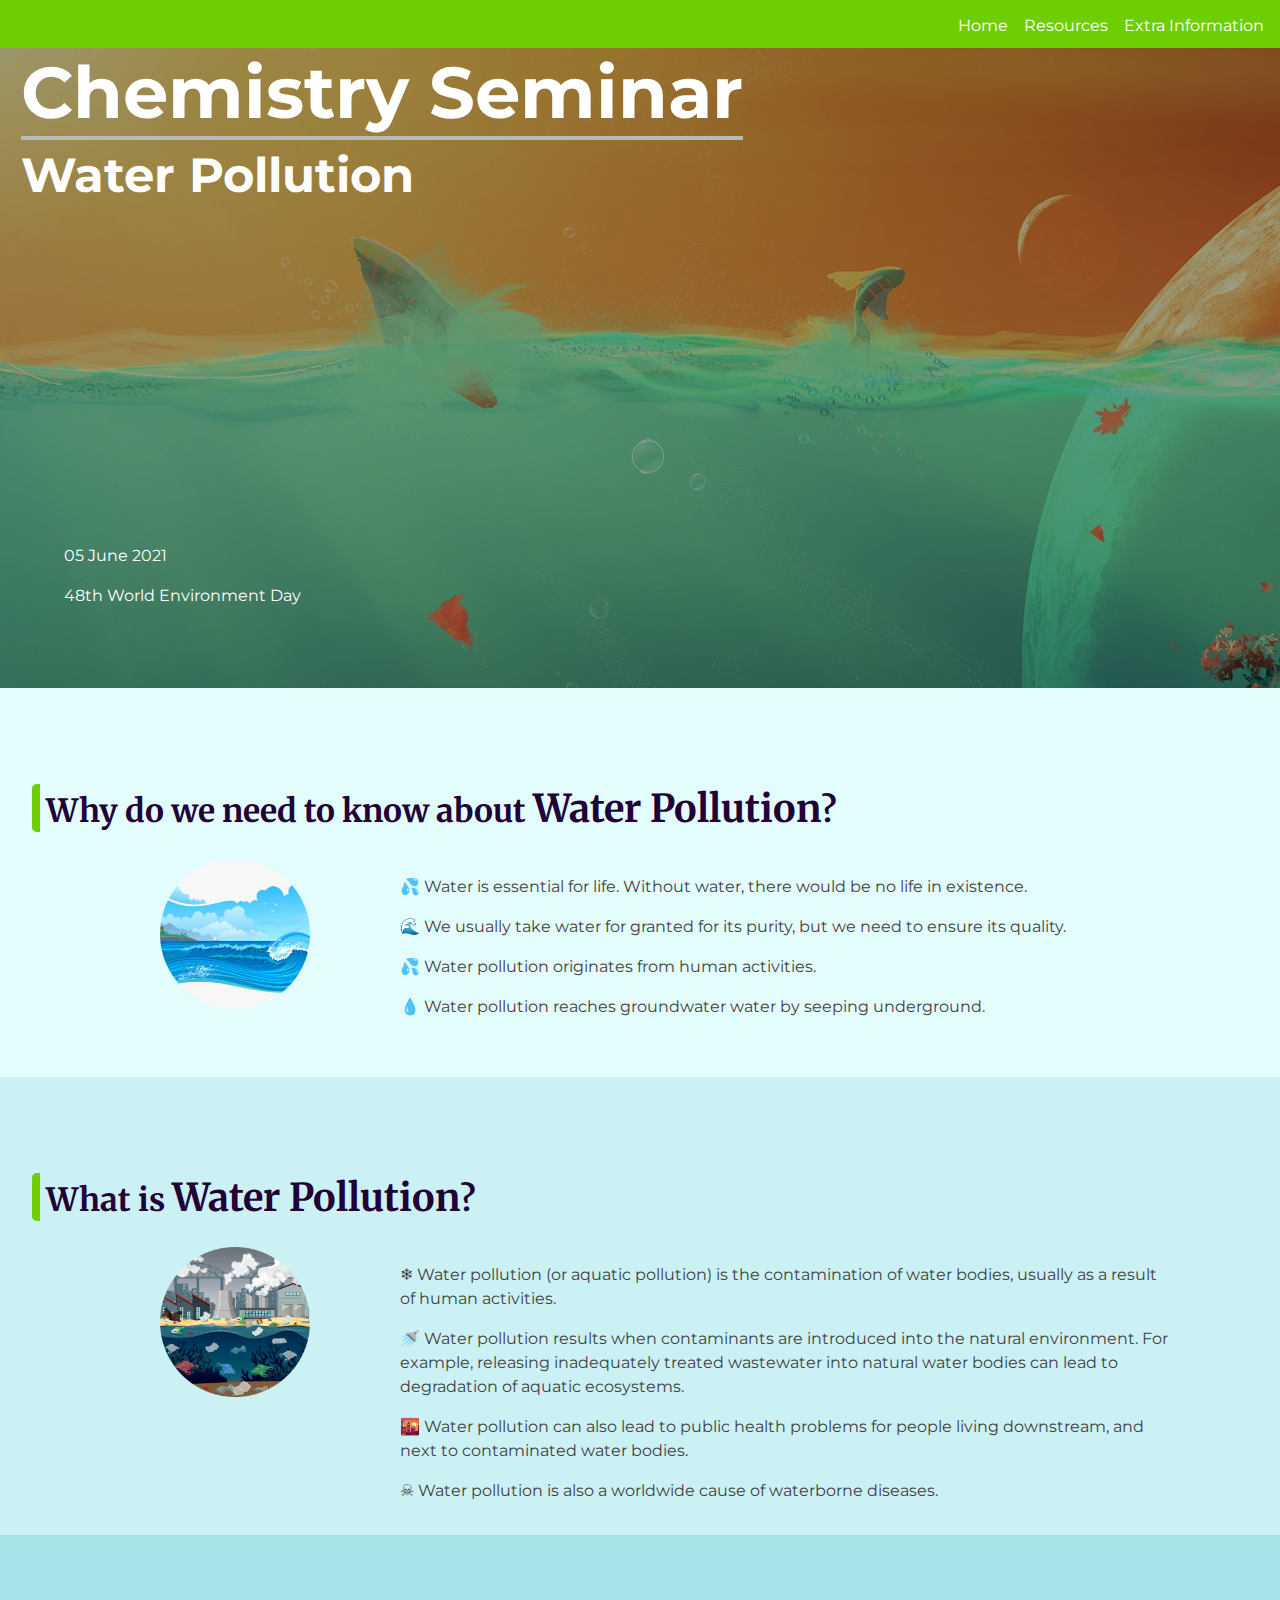
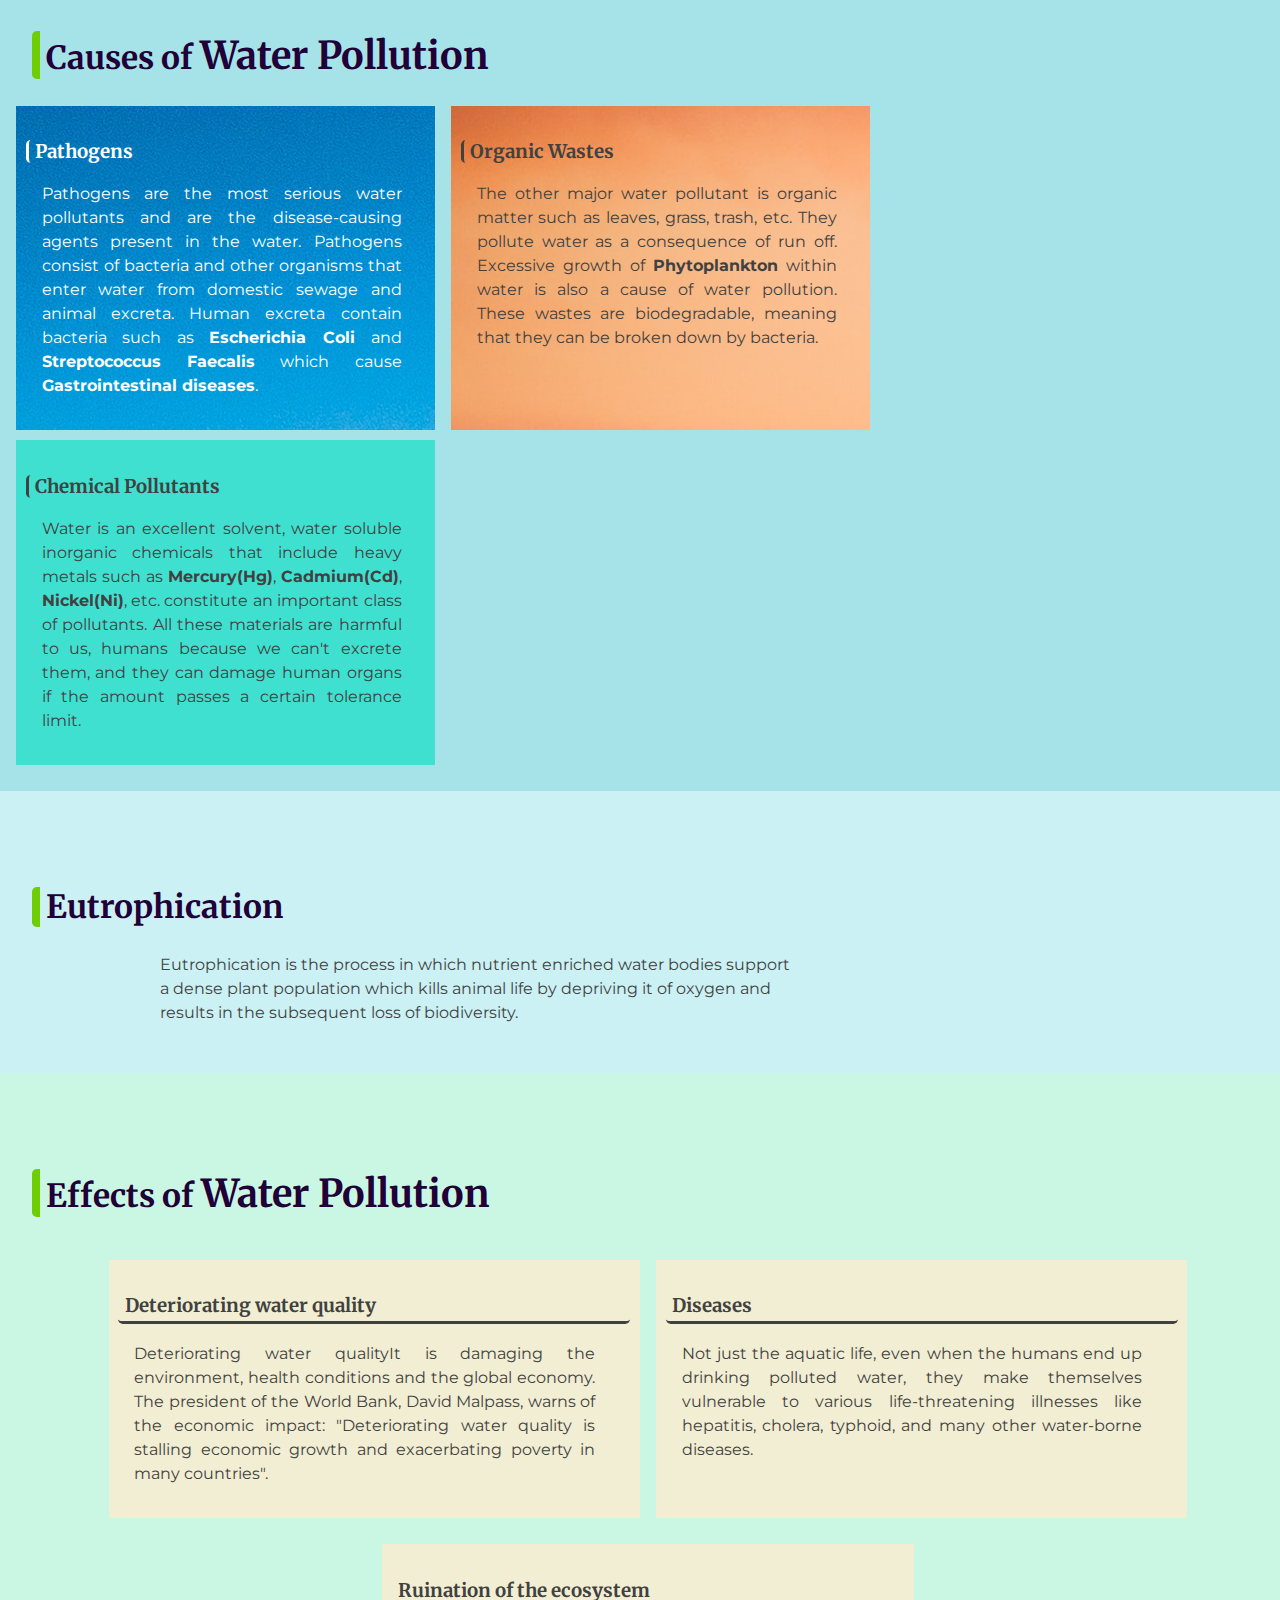
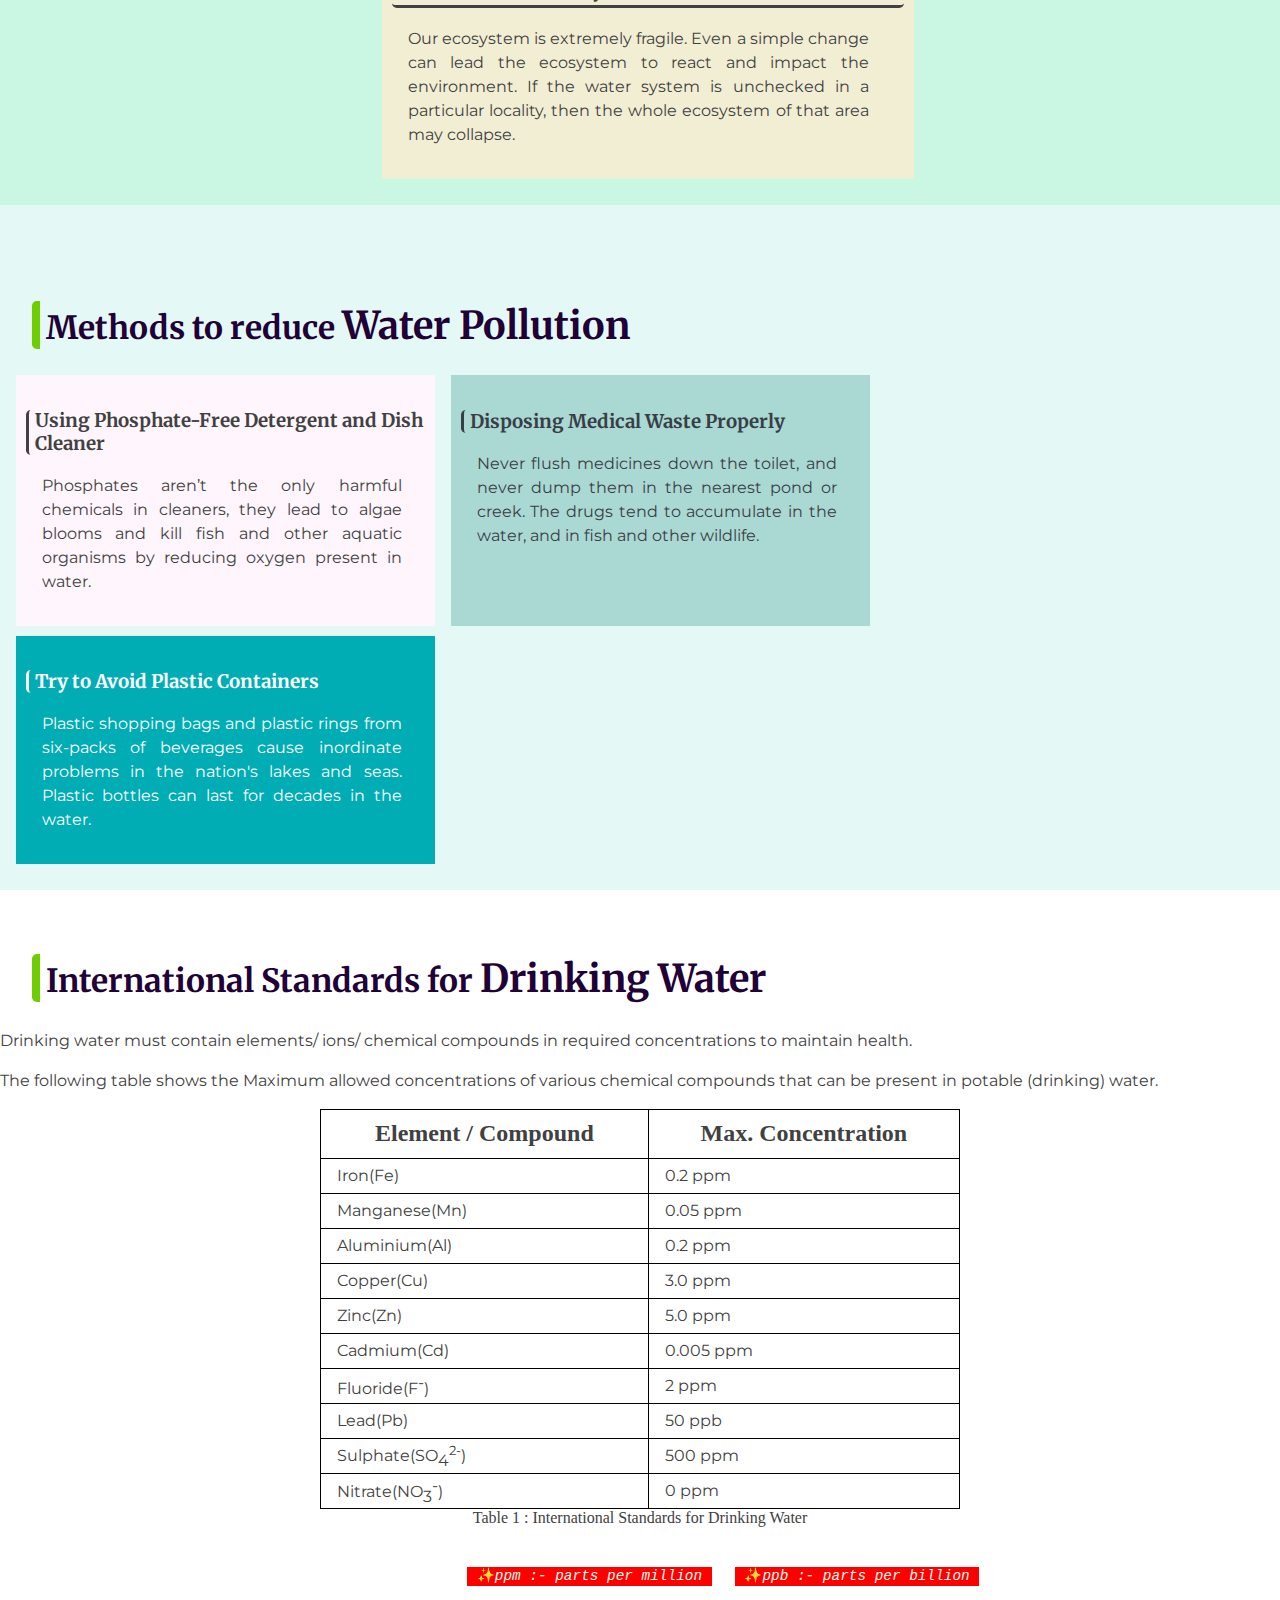
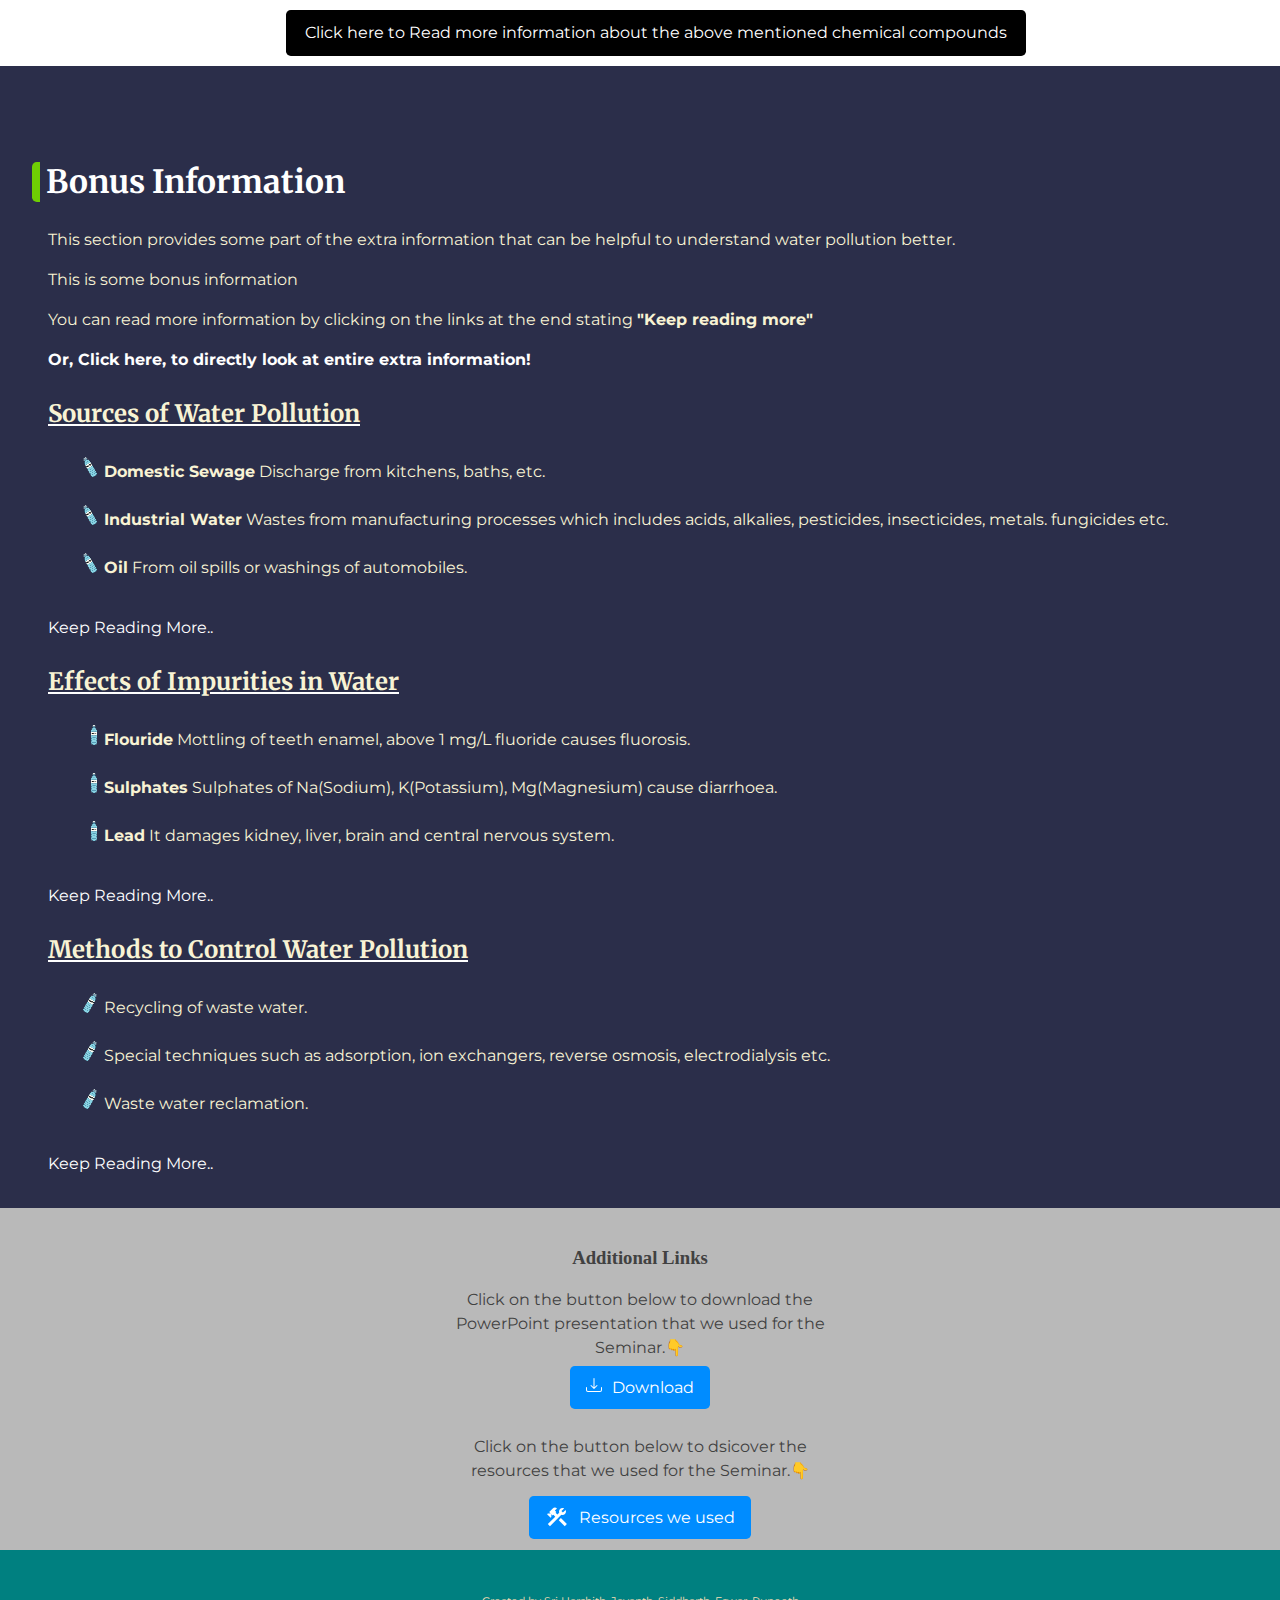
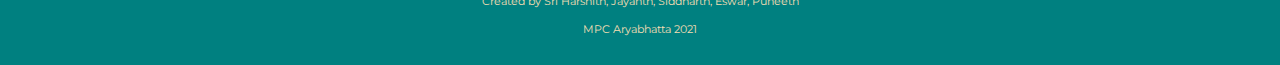
==== index.html @ 28ece1ac "Add Initial Files" ====
<!DOCTYPE html>
<html lang="en">
<head>
    <meta charset="UTF-8">
    <meta http-equiv="X-UA-Compatible" content="IE=edge">
    <meta name="viewport" content="width=device-width, initial-scale=1.0">
    <title>Water Pollution (Seminar)</title>
    <link rel="stylesheet" href="CSS/style.css">
    <link rel="preconnect" href="https://fonts.gstatic.com">
    <link href="https://fonts.googleapis.com/css2?family=Merriweather:wght@700&family=Montserrat:wght@500;900&display=swap"
        rel="stylesheet">
    <link rel="icon" href="Media/favicon.png">
</head>
<body>
    <nav>
        <div class="flex">
            <a href="index.html">Home</a>
            <a href="HTML/resources.html" target="_blank">Resources</a>
            <a href="HTML/ad_info.html" target="_blank">Extra Information</a>
        </div>
    </nav>
    <div class="herobox">
        <h1>Chemistry Seminar</h1>
        <h3>Water Pollution</h3>
        <div class="note">
            <p>05 June 2021</p>
            <p>48th World Environment Day</p>
        </div>
        
    </div>
    
    <div class="content">

        <div class="need">
            <h2>Why do we need to know about <span>Water Pollution</span>?</h2>
            
            <div class="flex-a">

                <div>
                    <img src="Media/Images/importance of water.png" width="150px" style="margin: 0px 5rem 3rem 10rem;" alt="">
                </div>

                <div>
                    <div class="need_row">
                        <p>
                            💦 Water is essential for life. Without water, there would be no life in existence.​
                        </p>
                    </div>
                    <div class="need_row">
                        <p>
                            🌊 We usually take water for granted for its purity, but we need to ensure its quality.​
                        </p>
                    </div>
                    <div class="need_row">
                        <p>
                            💦 Water pollution originates from human activities.​
                        </p>
                    </div>
                    <div class="need_row">
                        <p>
                            💧 Water pollution reaches groundwater water by seeping underground.
                        </p>
                    </div>
                </div>
            </div>

            
            
        </div>

        <div class="definition">
            <h2>What is <span>Water Pollution</span>?</h2>

            <div class="flex-a">

                <div>
                    <img src="Media/Images/water_pollution_cropped.png" style="width: 150px; margin: 0px 5rem 3rem 10rem;" alt="">
                </div>

                <div id="paragraphs">
                    <p>
                        ❄ Water pollution (or aquatic pollution) is the contamination of water bodies, usually as a result of human
                        activities.
                    </p>
                    
                    <p>
                        🚿 Water pollution results when contaminants are introduced into the natural environment. For example, releasing
                        inadequately treated wastewater into natural water bodies can lead to degradation of aquatic ecosystems.​
                    </p>
                    
                    <p>
                        🌇 Water pollution can also lead to public health problems for people living downstream, and next to contaminated
                        water
                        bodies.​
                    </p>
                    
                    <p>
                        ☠ Water pollution is also a worldwide cause of waterborne diseases.
                    </p>
                </div>

            </div>

        </div>

        <div class="causes">
            <h2>Causes of <span>Water Pollution</span></h2>

            <div class="flex-c">

                <div class="causes-row text-box" style="background-image: url(Media/causes-1.jpg); color: white;">
                    <h3 style="border-left-color: white;">Pathogens</h3>
                    <p>
                        Pathogens are the most serious water pollutants and are the disease-causing agents present in the water.
                        Pathogens consist of bacteria and other organisms that enter water from domestic sewage and animal excreta.
                        Human excreta contain bacteria such as <span class="txt-imp">Escherichia Coli</span> and <span
                            class="txt-imp">Streptococcus Faecalis</span> which cause <span class="txt-imp">Gastrointestinal
                            diseases</span>.
                    </p>
                </div>
                
                <div class="causes-row text-box" style="background-image: url(Media/causes-2.jpg);">
                    <h3>Organic Wastes</h3>
                    <p>
                        The other major water pollutant is organic matter such as leaves, grass, trash, etc. They pollute water as a
                        consequence of run off. Excessive growth of <span class="txt-imp">Phytoplankton</span> within water is also a
                        cause of water pollution. These wastes are biodegradable, meaning that they can be broken down by bacteria.
                    </p>
                </div>
                
                <div class="causes-row text-box" style="background-color: turquoise; background-image: url(Media/causes-3.jpg); background-blend-mode: multiply;">
                    <h3>Chemical Pollutants</h3>
                    <p>
                        Water is an excellent solvent, water soluble inorganic chemicals that include heavy metals such as <span
                            class="txt-imp">Mercury(Hg)</span>, <span class="txt-imp">Cadmium(Cd)</span>, <span
                            class="txt-imp">Nickel(Ni)</span>, etc. constitute an important class of pollutants. All these materials are
                        harmful to us, humans because we can't excrete them, and they can damage human organs if the amount passes a
                        certain tolerance limit.
                    </p>
                </div>

            </div>

        </div>

        <div class="eutrophication">
            <h2>Eutrophication</h2>
            <p>
                Eutrophication is the process in which nutrient enriched water bodies support a dense plant population which kills animal life by depriving it of oxygen and results in the subsequent loss of biodiversity.
            </p>
        </div>

        <div class="effects">
            <h2>Effects of <span>Water Pollution</span></h2>

            <div class="flex-c">
                <div class="effect-row text-box">
                    <h3>Deteriorating water quality</h3>
                    <p>
                        Deteriorating water qualityIt is damaging the environment, health conditions and the global economy. The
                        president
                        of
                        the World Bank, David Malpass, warns of the economic impact: "Deteriorating water quality is stalling economic
                        growth
                        and exacerbating poverty in many countries".
                
                    </p>
                </div>
                
                <div class="effect-row text-box">
                    <h3>Diseases</h3>
                    <p>
                        Not just the aquatic life, even when the humans end up drinking polluted water, they make themselves
                        vulnerable to various life-threatening illnesses like hepatitis, cholera, typhoid, and many other water-borne
                        diseases.
                
                    </p>
                </div>
                
                <div class="effect-row text-box">
                    <h3>Ruination of the ecosystem</h3>
                    <p>
                        Our ecosystem is extremely fragile. Even a simple change can lead the ecosystem to react
                        and impact the environment. If the water system is unchecked in a particular locality, then the whole ecosystem
                        of
                        that
                        area may collapse.
                
                    </p>
                </div>
            </div>

        </div>

        <div class="methods">
            <h2>Methods to reduce <span>Water Pollution</span></h2>

            <div class="flex-c">
                <div class="method-row text-box" style="margin-left: 1rem; background-color: #fff5fd; ">
                    <h3 style="line-height: 1.2;">Using Phosphate-Free Detergent and Dish Cleaner</h3>
                    <p>
                        Phosphates aren’t the only harmful chemicals in cleaners, they lead to
                        algae blooms and kill fish and other aquatic organisms by reducing oxygen present in water.
                    </p>
                </div>
                
                <div class="method-row text-box" style="background-color: #aad8d3; color: #393e46;">
                    <h3 style="border-left: 0.2rem solid #393e46;">Disposing Medical Waste Properly</h3>
                    <p>
                        Never flush medicines down the toilet, and never dump them in the nearest pond or
                        creek. The drugs tend to accumulate in the water, and in fish and other wildlife.
                    </p>
                </div>
                
                <div class="method-row text-box" style="background-color: #00adb5; color: white;">
                    <h3 style="border-left: 0.2rem solid white;">Try to Avoid Plastic Containers</h3>
                    <p>
                        Plastic shopping bags and plastic rings from six-packs of beverages cause inordinate
                        problems in the nation's lakes and seas. Plastic bottles can last for decades in the water.
                    </p>
                </div>

            </div>
            
        </div>

        <div class="i_s_dr_w">
            <h2>International Standards for <span>Drinking Water</span></h2>
            <p>
                Drinking water must contain elements/ ions/ chemical compounds in required concentrations to maintain health.
            </p>

            <p>The following table shows the Maximum allowed concentrations of various chemical compounds that can be present in
            potable (drinking) water.</p>
            <table title="International Standard Recommendations">
                <caption>Table 1 : International Standards for Drinking Water</caption>
                <thead>
                    <tr>
                        <th>Element / Compound</th>
                        <th>Max. Concentration</th>
                    </tr>
                </thead>
                <tbody>
                    <tr>
                        <td>Iron(Fe)</td>
                        <td>0.2 ppm</td>
                    </tr>
                    <tr>
                        <td>Manganese(Mn)</td>
                        <td>0.05 ppm</td>
                    </tr>
                    <tr>
                        <td>Aluminium(Al)</td>
                        <td>0.2 ppm</td>
                    </tr>
                    <tr>
                        <td>Copper(Cu)</td>
                        <td>3.0 ppm</td>
                    </tr>
                    <tr>
                        <td>Zinc(Zn)</td>
                        <td>5.0 ppm</td>
                    </tr>
                    <tr>
                        <td>Cadmium(Cd)</td>
                        <td>0.005 ppm</td>
                    </tr>
                    <tr>
                        <td>Fluoride(F<span style="vertical-align: super;">-</span>)</td>
                        <td>2 ppm</td>
                    </tr>
                    <tr>
                        <td>Lead(Pb)</td>
                        <td>50 ppb</td>
                    </tr>
                    <tr>
                        <td>Sulphate(SO<span style="vertical-align: sub;">4</span><span style="vertical-align: super; font-size: smaller;">2-</span>)</td>
                        <td>500 ppm</td>
                    </tr>
                    <tr>
                        <td>Nitrate(NO<span style="vertical-align: sub;">3</span><span style="vertical-align: super;">-</span>)</td>
                        <td>0 ppm</td>
                    </tr>
                </tbody>
            </table>

            <p style="font-family: monospace;" class="table-note table-legend"><i>ppm :- parts per million</i></p>
            <p style="font-family: monospace;" class="table-note table-legend"><i>ppb :- parts per billion</i></p>

            <p class="table-link table-note"><a href="HTML/ad_info.html" target="_blank">Click here to Read more information about the above mentioned chemical compounds</a></p>
            
        </div>

        <div class="bonus">
            <h2>Bonus Information</h2>

            <p>This section provides some part of the extra information that can be helpful to understand water pollution better.</p>
            <p>This is some bonus information</p>
            <p>You can read more information by clicking on the links at the end stating <span class="txt-imp">"Keep reading more"</span></p>
            <p class="txt-imp"><a href="HTML/ad_info.html" target="_blank">Or, Click here, to directly look at entire extra information!</a></p>

            <h3>Sources of Water Pollution</h3>
            <ul>
                <li><span class='txt-imp'>Domestic Sewage</span> Discharge from kitchens, baths, etc.</li>
                <li><span class='txt-imp'>Industrial Water</span> Wastes from manufacturing processes which includes acids, alkalies, pesticides, insecticides, metals. fungicides etc.</li>
                <li><span class='txt-imp'>Oil</span> From oil spills or washings of automobiles.</li>
            </ul>
            <p><a href="HTML/ad_info.html" target="_blank">Keep Reading More..</a></p>

            <h3>Effects of Impurities in Water</h3>
            <ul>
                <li><span class='txt-imp'>Flouride</span> Mottling of teeth enamel, above 1 mg/L fluoride causes fluorosis.</li>
                <li><span class='txt-imp'>Sulphates</span> Sulphates of Na(Sodium), K(Potassium), Mg(Magnesium) cause diarrhoea.</li>
                <li><span class='txt-imp'>Lead</span> It damages kidney, liver, brain and central nervous system.</li>
            </ul>
            <p><a href="HTML/ad_info.html" target="_blank">Keep Reading More..</a></p>

            <h3>Methods to Control Water Pollution</h3>
            <ul>
                <li>Recycling of waste water.</li>
                <li>Special techniques such as adsorption, ion exchangers, reverse osmosis, electrodialysis etc.</li>
                <li>Waste water reclamation.</li>
            </ul>
            <p><a href="HTML/ad_info.html" target="_blank">Keep Reading More..</a></p>
        </div>

    </div>

    <div class="download">
        <h3>Additional Links</h3>
        <p>Click on the button below to download the PowerPoint presentation that we used for the Seminar.👇</p>
        <a href="Resource_Files/Chemistry_Seminar_PowerPoint.pptx" download class="btn">
            <svg xmlns="http://www.w3.org/2000/svg" width="16" height="16" fill="white" class="bi bi-download"
                viewBox="0 0 16 16">
                <path
                    d="M.5 9.9a.5.5 0 0 1 .5.5v2.5a1 1 0 0 0 1 1h12a1 1 0 0 0 1-1v-2.5a.5.5 0 0 1 1 0v2.5a2 2 0 0 1-2 2H2a2 2 0 0 1-2-2v-2.5a.5.5 0 0 1 .5-.5z" />
                <path
                    d="M7.646 11.854a.5.5 0 0 0 .708 0l3-3a.5.5 0 0 0-.708-.708L8.5 10.293V1.5a.5.5 0 0 0-1 0v8.793L5.354 8.146a.5.5 0 1 0-.708.708l3 3z" />
            </svg>
            <p>Download</p>
        </a>
        <p id="para">Click on the button below to dsicover the resources that we used for the Seminar.👇</p>
        <a href="resources.html" target="_blank" class="btn">
            <img src="Media/resources.svg" alt="">
            <p>Resources we used</p>
        </a>
    </div>

    <footer>
        <p>Created by Sri Harshith, Jayanth, Siddharth, Eswar, Puneeth</p>
        <p>MPC Aryabhatta 2021</p>
    </footer>

</body>
</html>
---- CSS/style.css ----
body {
    margin: 0px;
    color: rgb(65, 65, 65);
}

p {
    font-family: Montserrat;
    line-height: 1.5;
}

.herobox {
    background-color: rgb(156, 156, 156);
    background-image: url(../Media/bg_image_1.jpg);
    width: 100%;
    background-blend-mode: multiply;
    height: 40rem;
    color: white;
    font-family: Montserrat, sans-serif;
    position: relative;
    margin-top: 2rem;
    padding-top: 1rem;
}

.herobox h1 {
    font-size: 4.5em;
    display: inline;
    margin: 0px 1.3rem ;
    border: none;
    border-bottom:0.3rem solid rgb(185, 185, 185);
    padding-top: 60px;
}

.herobox h3 {
    font-size: 3em;
    margin: 0.63rem 1.3rem;
}

.herobox .note {
    position:absolute;
    bottom: 4rem;
    left: 4rem;
}

nav {
    width: 100%;
    height: 3rem;
    background-color: rgb(111, 206, 3);
    position:fixed;
    top: 0px;
    z-index: 7;
}

nav a {
    text-decoration: none;
    color: white;
    font-family: Montserrat, sans-serif;
    padding: 1rem 1rem 1rem 0px;
    margin: 0px;
}

nav a:hover {
    color: rgb(1, 29, 2);
}

div.flex {
    display: flex;
    justify-content: flex-end;
}

h2 {
    font-family: Merriweather, serif;
    color: rgb(33, 0, 56);
    font-size: 2rem;
    margin-left: 1em;
    border-left: 0.5rem solid rgb(111, 206, 3);
    border-radius: 0.3rem;
    padding-left: 0.4rem;
    margin-top: 3rem;
}

.content h2:first-child {
    margin-top: 4rem;
}

table, th, td {
    border:1px solid black;
}

table {
    border-collapse: collapse;
    width: 50%;
    margin: 10px auto;
}

th {
    font: Merriweather, serif;
    padding:0px 0.6rem;
    height: 3rem;
    font-size: 1.5rem;
}

td {
    font-family: Montserrat, sans-serif;
    height: 2rem;
    padding-left: 1rem;
}

#para {
    padding-top: 1.2rem;
}


.need {
    background-color: #e3fdfd;
    padding-top: 2rem;
    padding-bottom: 1rem;
    margin-bottom: 0px;
}

.definition {
    background-color: #cbf1f5;
    padding-top: 2rem;
    padding-bottom: 1rem;
    margin-bottom: 0px;
}

h2 span {
    font-size: 120%;
}

.causes {
    background-color: #a6e3e9;
    padding-top: 2rem;
    padding-bottom: 1rem;
    margin-bottom: 0px;
}

.text-box {
    min-width: 400px;
    margin-bottom: 10px;
}

.eutrophication {
    background-color: #cbf1f5;
    padding-top: 2rem;
    padding-bottom: 1rem;
    margin-bottom: 0px;
}

.eutrophication p {
    width: 50%;
    margin: 0px 10rem;
    padding-bottom: 2rem;
}


.effects {
    background-color: #caf7e3;
    background-image: url(../Media/effects-bg.jpg);
    background-blend-mode: multiply;
    padding-top: 2rem;
    padding-bottom: 1rem;
    margin-bottom: 0px;
}

.methods {
    background-color: #e4f9f5;
    padding-top: 2rem;
    padding-bottom: 1rem;
    margin-bottom: 0px;
}

.bonus {
    background-color: #2b2e4a;
    color: #f8f3d4;
    padding-top: 2rem;
    padding-bottom: 1rem;
    margin-bottom: 0px;
}

.bonus h3 {
    font-family: Merriweather, serif;
    font-size: 1.5rem;
    line-height: 1.5;
    margin-left: 3rem;
    text-decoration: underline;
    text-decoration-color: white;
}

.bonus ul {
    margin-left: 4rem;
    list-style-image: url(../Media/Images/bottle-bullet-left.png);
    font-family: Montserrat, sans-serif;
}

.bonus ul:nth-of-type(2) {
    list-style-image: url(../Media/Images/bottle-bullet.png);
}

.bonus ul:nth-of-type(3) {
    list-style-image: url(../Media/Images/bottle-bullet-right.png);
}

.bonus ul li {
    line-height: 2;
    max-width: 95%;
    padding-bottom: 1rem;
}

.bonus ul:nth-of-type(5) {
    list-style-image: url(../Media/Images/chemistrybullet.png);
}

.bonus p {
    margin-left: 3rem;
}

.bonus p a {
    text-decoration: none;
    color: white;
    font-family: Montserrat, sans-serif;
}

.bonus p a:hover {
    color: rgb(190, 190, 190);
    text-shadow: 2px 2px 5px black;
}


.bonus h2 {
    color: white;
}


.flex-c {
    display: flex;
    flex-wrap: wrap;
}

.flex-c div {
    width: 30%;
    padding: 1rem 0.6rem;
    margin-left: 1rem;
}

.flex-c div p {
    width: 90%;
    text-align: justify;
    margin-top: 0px;
    padding-left: 1rem;
}

.flex-c div h3 {
    border-left: 0.2rem solid  rgb(65, 65, 65);
    font-weight: bold;
    padding-left: 0.4rem;
    border-radius: 0.3rem;
    font-family: Merriweather;
}

.effects .flex-c div {
    width: 40%;
    padding: 1rem 0.6rem;
    margin-left: 1rem;
    background-color: rgba(255, 235, 205, 0.733);
    margin-top: 1rem;
}

.effects .flex-c {
    justify-content: center;
}

.effects .flex-c div h3 {
    border-bottom: 0.2rem solid  rgb(65, 65, 65);
    border-left: none;
    width: auto;
    padding-bottom: 0.2rem;
    font-weight: bold;
    padding-left: 0.4rem;
    border-radius: 0.3rem;
    font-family: Merriweather;
}



a p {
    display: inline;
    padding-left: 0.4rem;
}

.download a {
    background-color: rgb(0, 140, 255);
    color: rgb(255, 255, 255);
    padding: 0.8rem 1rem;
    border-radius: 0.3rem;
    text-decoration: none;
    margin-bottom: 1rem;
}

.download img {
    position: relative;
    top: 0.4rem;
}

.download a:hover {
    background-color: rgb(0, 82, 150);
    color: rgb(226, 226, 226);
}

.download {
    padding: 20px;
    text-align: center;
    background-color: rgb(185, 185, 185);
}

.download p {
    width: 30%;
    margin: 1rem auto;
}

.flex-c {
    display: flex;
    flex-flow: wrap;
}

.table-link a {
    background-color: black;
    display: inline-block;
    padding: 0.7rem 1.2rem;
    border-radius: 0.3rem;
    color: white;
    text-decoration: none;
    margin-left: 2rem;
}

.table-link a:hover {
    background-color: rgb(129, 129, 129);
    color: rgb(0, 0, 0);
}

caption {
    caption-side: bottom;
    padding-bottom: 1rem;
}

p.table-note {
    display: inline-block;
    padding: 0rem 0.6rem;
}

.table-legend {
    position: relative;
    left: 35%;
    background-color: red;
    color: honeydew;
    padding: 0.7rem 0.6rem;
    font-size: 0.9rem;
    line-height: 1.3;
    margin-left: 1.2rem;
}

.table-legend::before {
    content: "✨";
}

p.table-link{
    display: block;
    margin:0.6rem auto;
    text-align: center;
}

.txt-imp {
    font-weight: bolder;
}








footer {
    background-color: teal;
    color: wheat;
    font-size: 0.7rem;
    margin: 0px;
    padding: 2rem 0px 1rem;
}

footer p {
    text-align: center;
}

.flex-a {
    display: flex;
    flex-wrap: wrap;
}

.flex-a div {
    min-width: 400px;
}

.definition .flex-a #paragraphs {
    width: 60%;
}

.res-img {
    width: 150px;
    margin: 0.6rem;
}

.h3res {
    display: inline;
    margin-left: 0.3rem;
    padding-bottom: 0.3rem;
}

.divisions{
    min-width: 400px;
    margin: 0.5rem;
}

.divisions p {
    padding-top: 0.6rem;
}

.resources-pg {
    margin-top: 2rem;
    padding-top: 1rem;
}


@media screen and (max-width: 600px) {
    .herobox {
        font-size:1rem;
    }

    .herobox h1 {
        font-size: 2rem;
    }

}

@font-face {
    font-family: webfont;
    src: url(../Resource_Files/webfont.ttf);
}
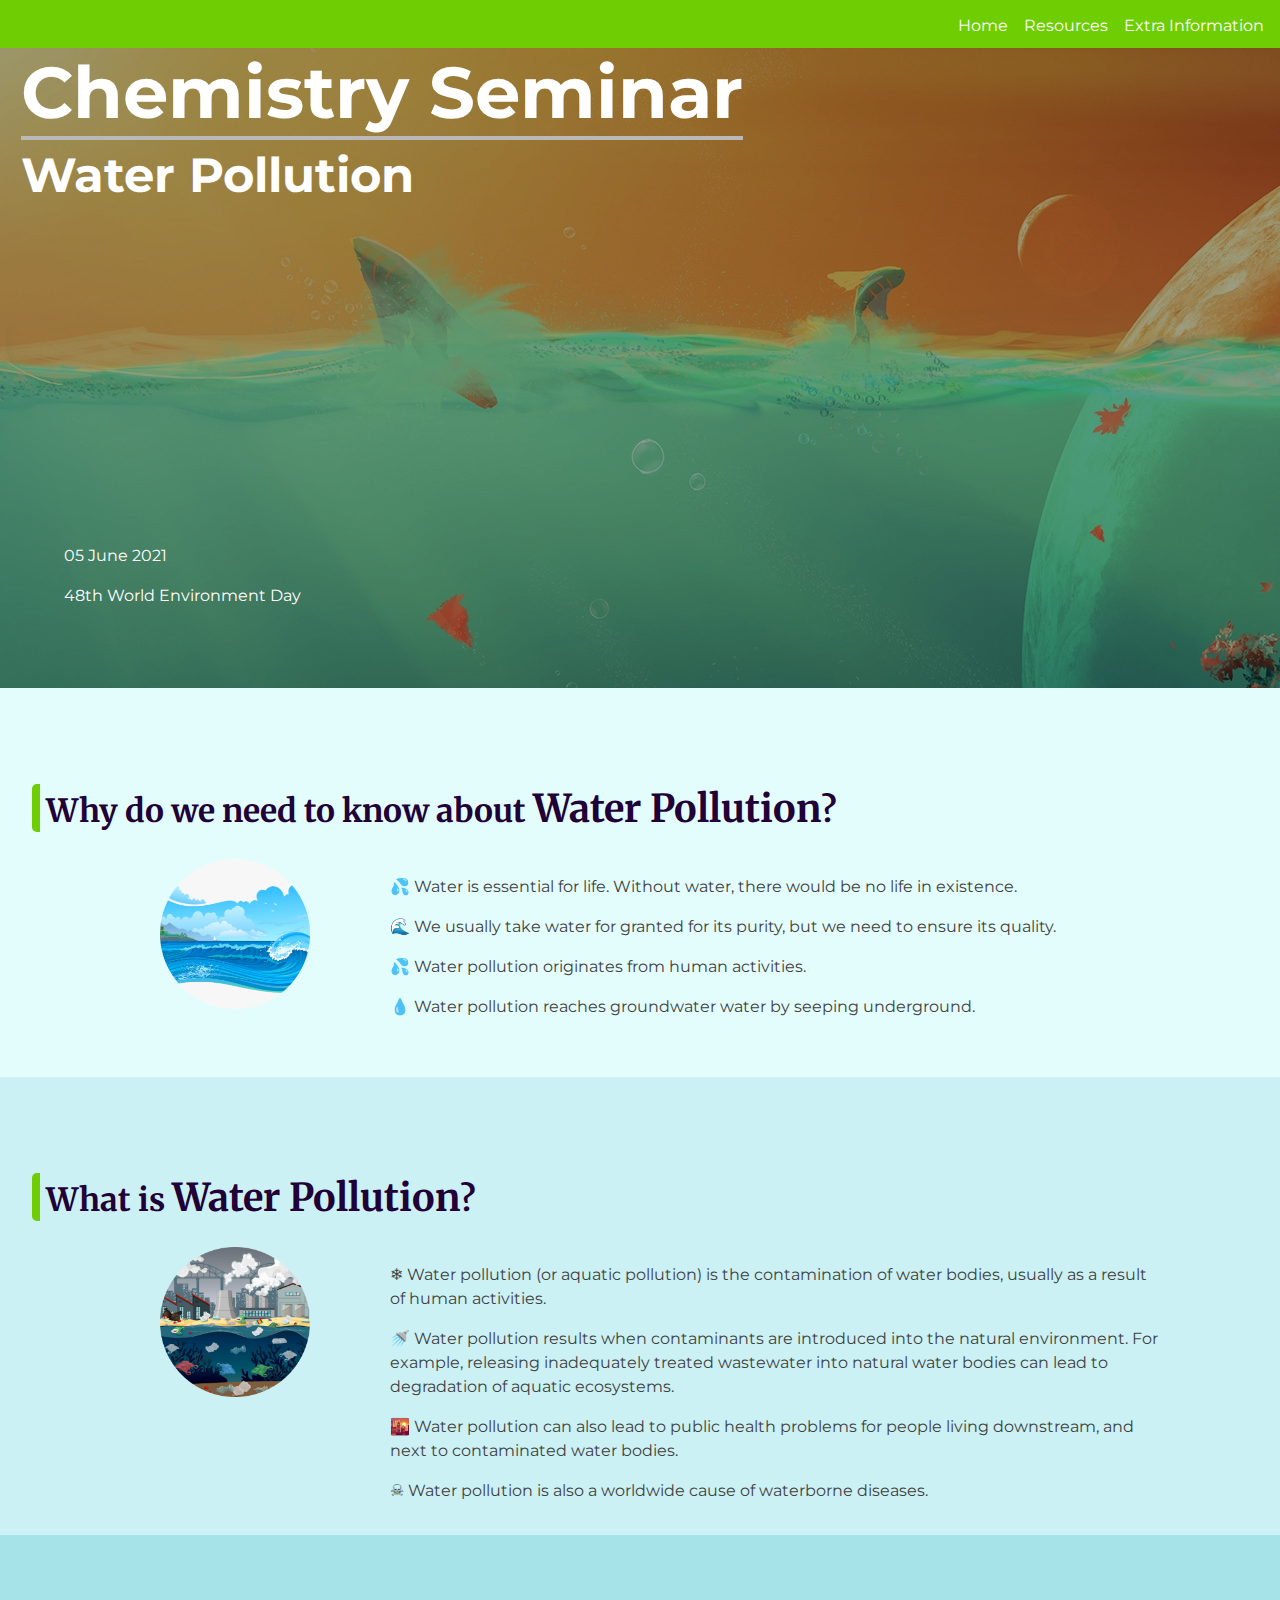
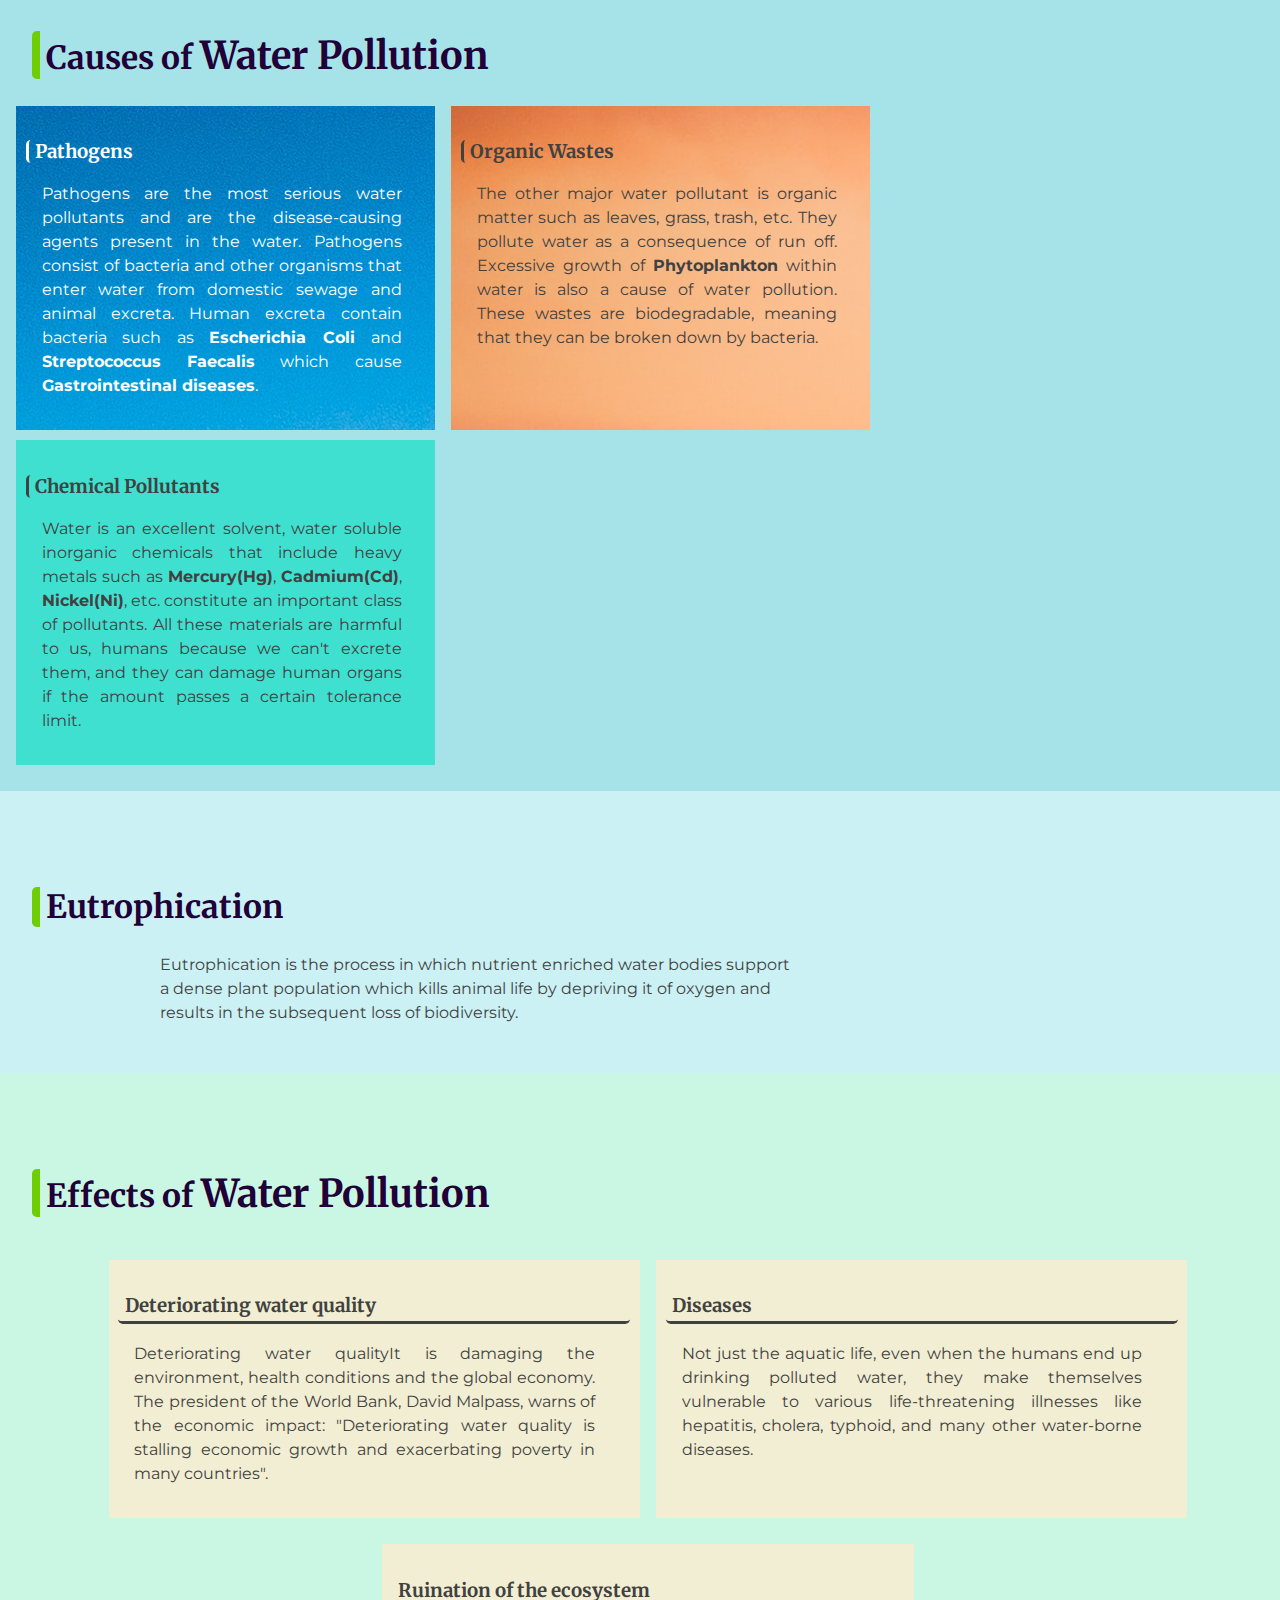
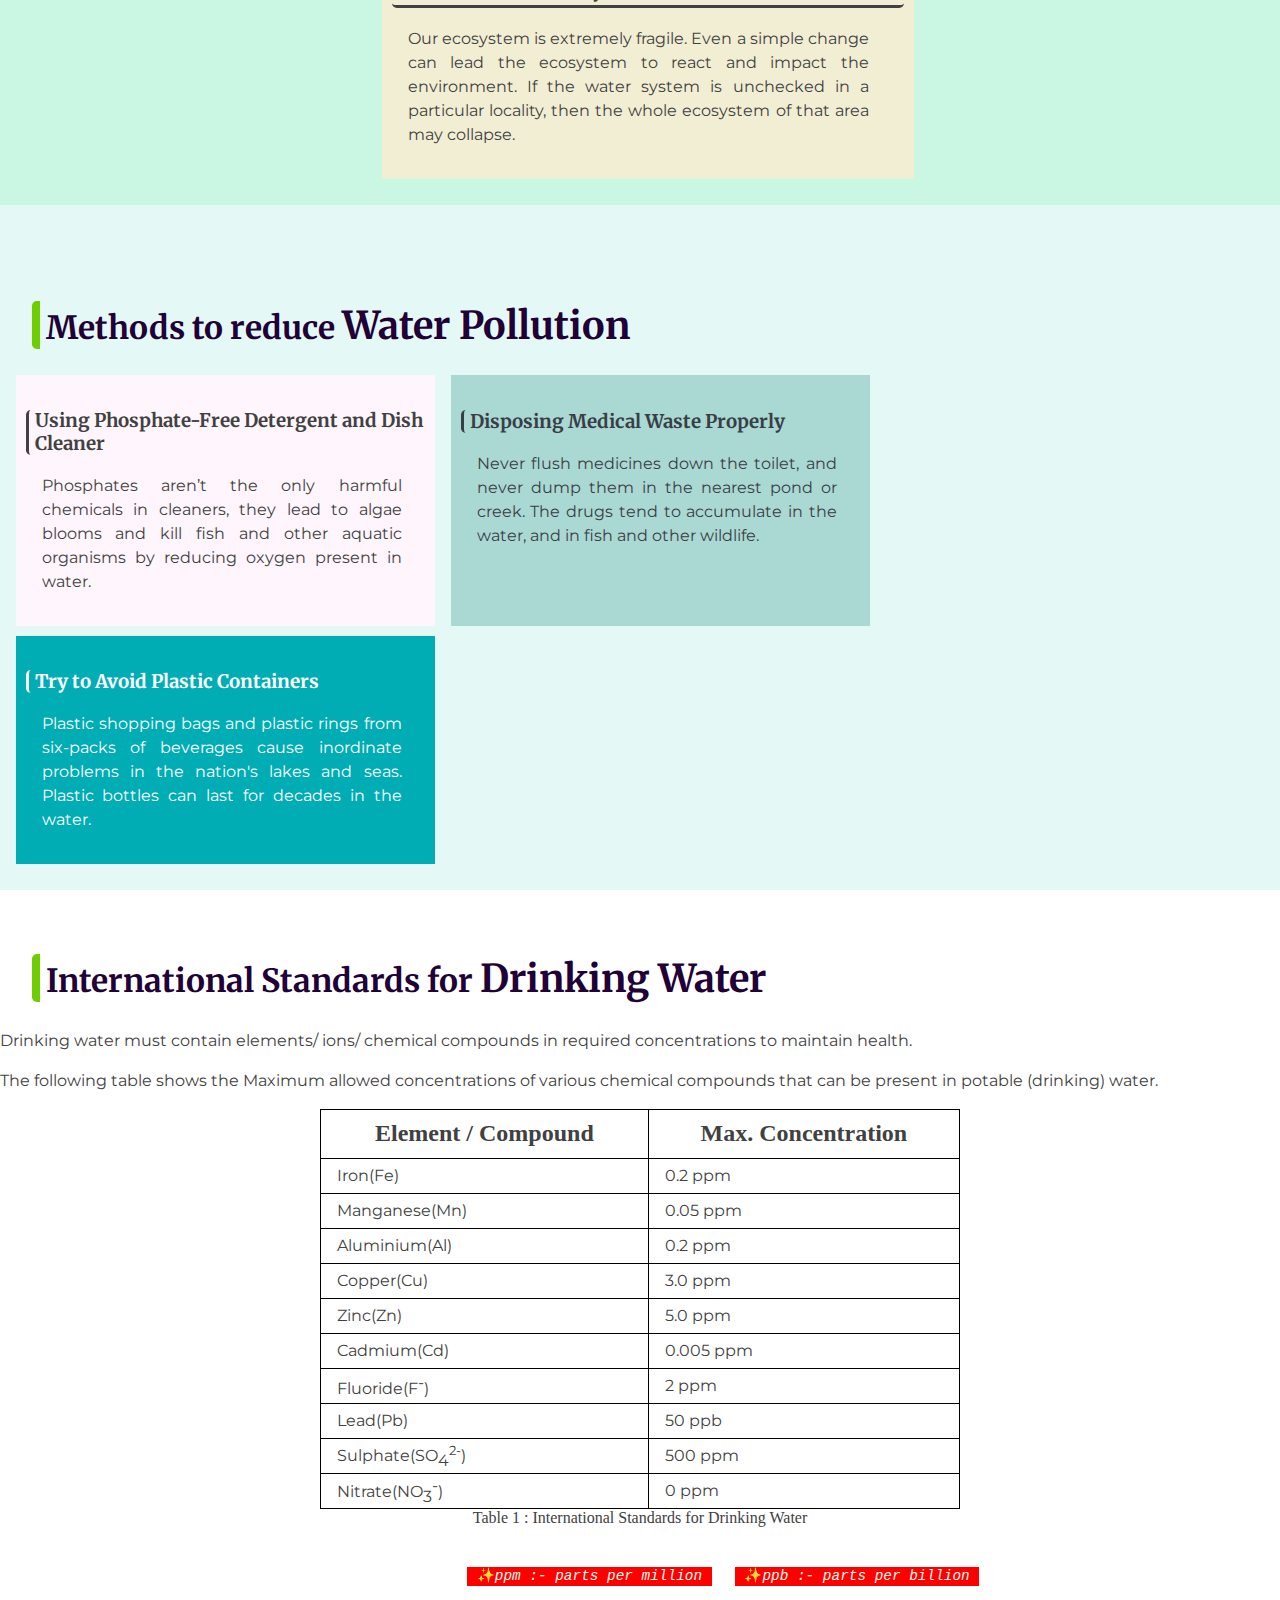
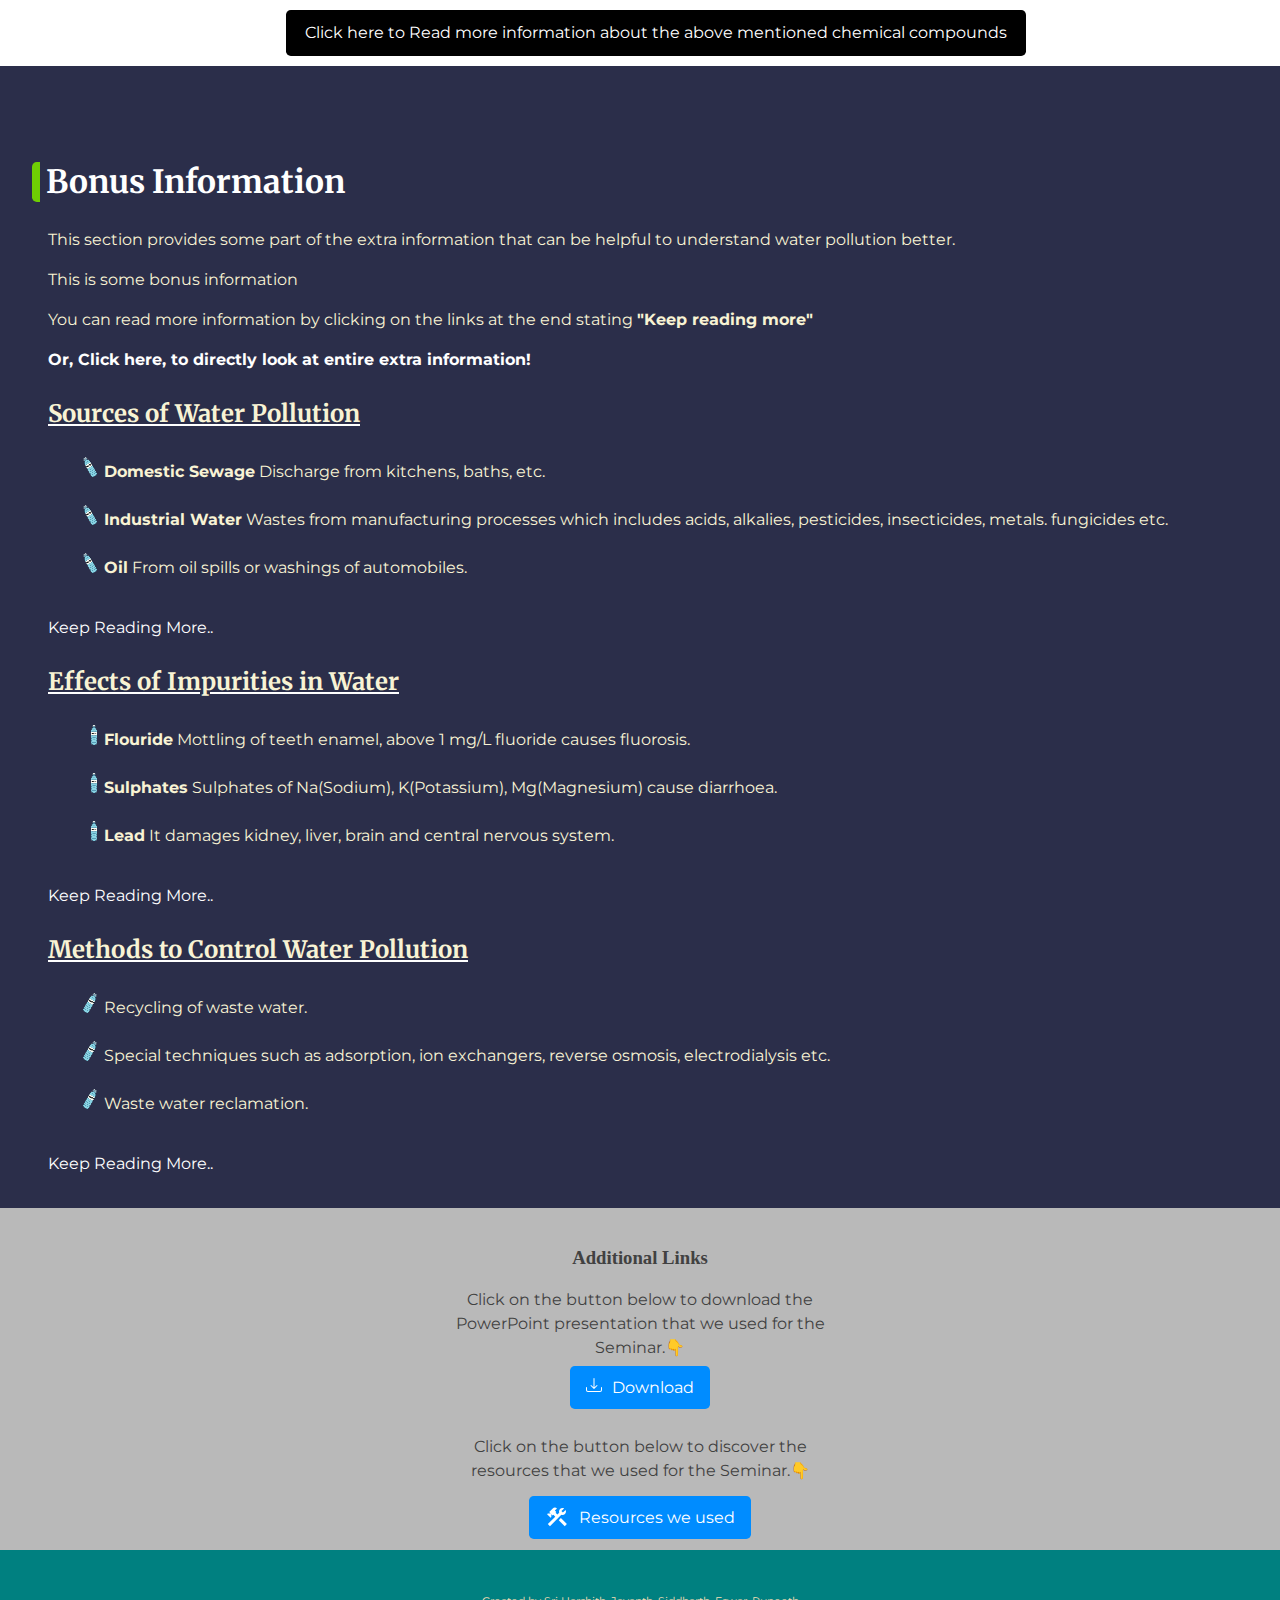
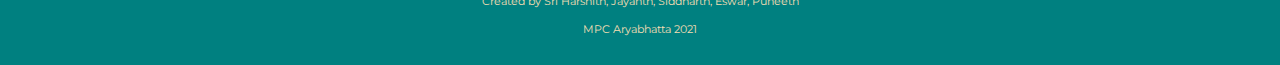
==== commit 1cfed30b: "Updated index.html" ====
--- a/index.html
+++ b/index.html
@@ -339,7 +339,7 @@
             </svg>
             <p>Download</p>
         </a>
-        <p id="para">Click on the button below to dsicover the resources that we used for the Seminar.👇</p>
+        <p id="para">Click on the button below to discover the resources that we used for the Seminar.👇</p>
         <a href="resources.html" target="_blank" class="btn">
             <img src="Media/resources.svg" alt="">
             <p>Resources we used</p>
@@ -352,4 +352,4 @@
     </footer>
 
 </body>
-</html>+</html>
--- a/CSS/style.css
+++ b/CSS/style.css
@@ -398,7 +398,7 @@
 }
 
 .flex-a div {
-    min-width: 400px;
+    min-width: 350px;
 }
 
 .definition .flex-a #paragraphs {
@@ -417,7 +417,7 @@
 }
 
 .divisions{
-    min-width: 400px;
+    min-width: 350px;
     margin: 0.5rem;
 }
 
@@ -445,4 +445,4 @@
 @font-face {
     font-family: webfont;
     src: url(../Resource_Files/webfont.ttf);
-}+}
